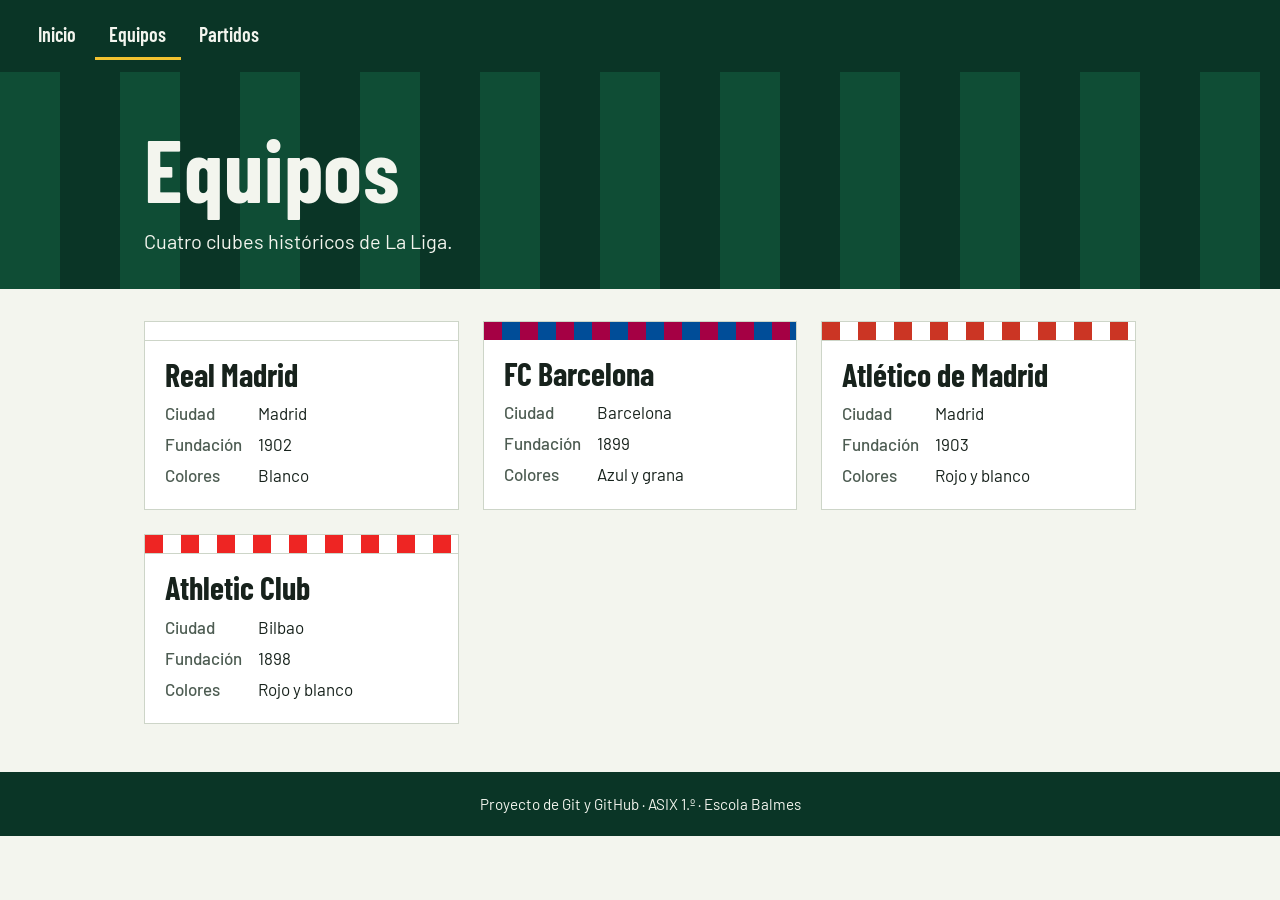
==== equipos.html @ 01cf9207 "Estructura inicial del proyecto" ====
<!DOCTYPE html>
<html lang="es">
<head>
  <meta charset="UTF-8">
  <meta name="viewport" content="width=device-width, initial-scale=1">
  <title>La Liga | Equipos</title>
  <link rel="preconnect" href="https://fonts.googleapis.com">
  <link rel="preconnect" href="https://fonts.gstatic.com" crossorigin>
  <link href="https://fonts.googleapis.com/css2?family=Barlow+Condensed:wght@600;700&family=Barlow:wght@400;500&display=swap" rel="stylesheet">
  <link rel="stylesheet" href="css/style.css">
</head>
<body>
  <header class="cabecera">
    <nav class="menu" aria-label="Navegación principal">
      <a href="index.html">Inicio</a>
      <a href="equipos.html" class="activo" aria-current="page">Equipos</a>
      <a href="partidos.html">Partidos</a>
    </nav>

    <div class="portada portada-interior">
      <h1>Equipos</h1>
      <p class="lema">Cuatro clubes históricos de La Liga.</p>
    </div>
  </header>

  <main class="contenido">
    <div class="rejilla-equipos">

      <article class="equipo">
        <div class="camiseta madrid" aria-hidden="true"></div>
        <h2>Real Madrid</h2>
        <dl>
          <dt>Ciudad</dt><dd>Madrid</dd>
          <dt>Fundación</dt><dd>1902</dd>
          <dt>Colores</dt><dd>Blanco</dd>
        </dl>
      </article>

      <article class="equipo">
        <div class="camiseta barca" aria-hidden="true"></div>
        <h2>FC Barcelona</h2>
        <dl>
          <dt>Ciudad</dt><dd>Barcelona</dd>
          <dt>Fundación</dt><dd>1899</dd>
          <dt>Colores</dt><dd>Azul y grana</dd>
        </dl>
      </article>

      <article class="equipo">
        <div class="camiseta atletico" aria-hidden="true"></div>
        <h2>Atlético de Madrid</h2>
        <dl>
          <dt>Ciudad</dt><dd>Madrid</dd>
          <dt>Fundación</dt><dd>1903</dd>
          <dt>Colores</dt><dd>Rojo y blanco</dd>
        </dl>
      </article>

      <article class="equipo">
        <div class="camiseta athletic" aria-hidden="true"></div>
        <h2>Athletic Club</h2>
        <dl>
          <dt>Ciudad</dt><dd>Bilbao</dd>
          <dt>Fundación</dt><dd>1898</dd>
          <dt>Colores</dt><dd>Rojo y blanco</dd>
        </dl>
      </article>

    </div>
  </main>

  <footer class="pie">
    <p>Proyecto de Git y GitHub · ASIX 1.º · Escola Balmes</p>
  </footer>

  <script src="js/script.js"></script>
</body>
</html>
---- css/style.css ----
/* =========================================================
   La Liga · hoja de estilos
   Secciones: 1. Colores y fondo · 2. Tipografía · 3. Estructura
              4. Equipos · 5. Tabla de partidos · 6. Botón y accesibilidad
   ========================================================= */


/* ---------- 1. COLORES Y FONDO ---------- */
:root {
  --cesped: #0f4d35;
  --cesped-oscuro: #0a3526;
  --tiza: #f3f5ee;
  --tarjeta-amarilla: #f2c230;
  --tarjeta-roja: #c8362b;
  --tinta: #17221c;
  --linea: #cdd5c8;
}

body {
  margin: 0;
  background: var(--tiza);
  color: var(--tinta);
}

/* Cabecera con franjas de césped segado */
.cabecera {
  background-color: var(--cesped);
  background-image: repeating-linear-gradient(
    90deg,
    var(--cesped) 0,
    var(--cesped) 60px,
    var(--cesped-oscuro) 60px,
    var(--cesped-oscuro) 120px
  );
  color: var(--tiza);
}

.pie {
  background: var(--cesped-oscuro);
  color: var(--tiza);
}


/* ---------- 2. TIPOGRAFÍA ---------- */
body {
  font-family: "Barlow", "Segoe UI", Arial, sans-serif;
  font-size: 1.0625rem;
  line-height: 1.6;
}

h1,
h2 {
  font-family: "Barlow Condensed", "Arial Narrow", Arial, sans-serif;
  font-weight: 700;
  line-height: 1.1;
}

h1 {
  font-size: clamp(4rem, 14vw, 9rem);
  letter-spacing: 0.01em;
  margin: 0;
}

h2 {
  font-size: 2rem;
  margin: 0 0 0.5rem;
}

.lema {
  font-size: 1.25rem;
  max-width: 36ch;
  margin: 0.5rem 0 0;
}

a {
  color: var(--cesped);
  font-weight: 500;
}


/* ---------- 3. ESTRUCTURA ---------- */
.menu {
  display: flex;
  gap: 0.25rem;
  padding: 0.75rem 1.5rem;
  background: var(--cesped-oscuro);
}

.menu a {
  color: var(--tiza);
  text-decoration: none;
  padding: 0.4rem 0.9rem;
  border-bottom: 3px solid transparent;
  font-family: "Barlow Condensed", "Arial Narrow", Arial, sans-serif;
  font-size: 1.25rem;
  font-weight: 600;
}

.menu a:hover {
  border-bottom-color: var(--tarjeta-amarilla);
}

.menu a.activo {
  border-bottom-color: var(--tarjeta-amarilla);
}

.portada {
  padding: 3rem 1.5rem 3.5rem;
  max-width: 62rem;
  margin: 0 auto;
}

.portada-interior {
  padding-bottom: 2rem;
}

.portada-interior h1 {
  font-size: clamp(3rem, 10vw, 5.5rem);
}

.contenido {
  max-width: 62rem;
  margin: 0 auto;
  padding: 2rem 1.5rem 3rem;
}

.contenido section + section {
  margin-top: 2.5rem;
}

.contenido p {
  max-width: 62ch;
}

.pie {
  padding: 1.25rem 1.5rem;
  text-align: center;
  font-size: 0.95rem;
}

.pie p {
  margin: 0;
}


/* ---------- 4. EQUIPOS ---------- */
.rejilla-equipos {
  display: grid;
  grid-template-columns: repeat(auto-fit, minmax(240px, 1fr));
  gap: 1.5rem;
}

.equipo {
  background: #fff;
  border: 1px solid var(--linea);
  padding: 0 1.25rem 1.25rem;
}

.equipo h2 {
  margin-top: 1rem;
}

.equipo dl {
  margin: 0;
  display: grid;
  grid-template-columns: auto 1fr;
  gap: 0.25rem 1rem;
}

.equipo dt {
  font-weight: 500;
  color: #4d5c52;
}

.equipo dd {
  margin: 0;
}

/* Banda con los colores de la camiseta */
.camiseta {
  height: 18px;
  margin: 0 -1.25rem;
}

.madrid {
  background: #fff;
  border-bottom: 1px solid var(--linea);
}

.barca {
  background: repeating-linear-gradient(90deg, #a50044 0, #a50044 18px, #004d98 18px, #004d98 36px);
}

.atletico {
  background: repeating-linear-gradient(90deg, #cb3524 0, #cb3524 18px, #ffffff 18px, #ffffff 36px);
  border-bottom: 1px solid var(--linea);
}

.athletic {
  background: repeating-linear-gradient(90deg, #ee2523 0, #ee2523 18px, #ffffff 18px, #ffffff 36px);
  border-bottom: 1px solid var(--linea);
}


/* ---------- 5. TABLA DE PARTIDOS ---------- */
.aviso {
  border-left: 6px solid var(--tarjeta-amarilla);
  background: #fff;
  padding: 0.6rem 1rem;
}

.tabla-contenedor {
  overflow-x: auto;
  margin-top: 1.5rem;
}

table {
  width: 100%;
  border-collapse: collapse;
  background: #fff;
}

caption {
  text-align: left;
  font-family: "Barlow Condensed", "Arial Narrow", Arial, sans-serif;
  font-size: 1.5rem;
  font-weight: 700;
  padding-bottom: 0.5rem;
}

th,
td {
  padding: 0.75rem 1rem;
  text-align: left;
  border-bottom: 1px solid var(--linea);
}

thead th {
  background: var(--cesped);
  color: var(--tiza);
  font-weight: 500;
}

.marcador {
  font-family: "Barlow Condensed", "Arial Narrow", Arial, sans-serif;
  font-size: 1.4rem;
  font-weight: 700;
  white-space: nowrap;
}

tbody tr:hover {
  background: #eef2ea;
}


/* ---------- 6. BOTÓN Y ACCESIBILIDAD ---------- */
button {
  font: inherit;
  font-weight: 500;
  background: var(--tarjeta-amarilla);
  color: var(--tinta);
  border: 2px solid var(--tinta);
  padding: 0.6rem 1.25rem;
  cursor: pointer;
}

button:hover {
  background: var(--tinta);
  color: var(--tarjeta-amarilla);
}

.mensaje {
  margin-top: 1rem;
  padding: 0.75rem 1rem;
  background: #fff;
  border-left: 6px solid var(--tarjeta-roja);
  font-weight: 500;
}

a:focus-visible,
button:focus-visible {
  outline: 3px solid var(--tarjeta-roja);
  outline-offset: 2px;
}

@media (max-width: 480px) {
  .menu {
    padding: 0.5rem 0.75rem;
  }
  .menu a {
    padding: 0.4rem 0.6rem;
  }
}
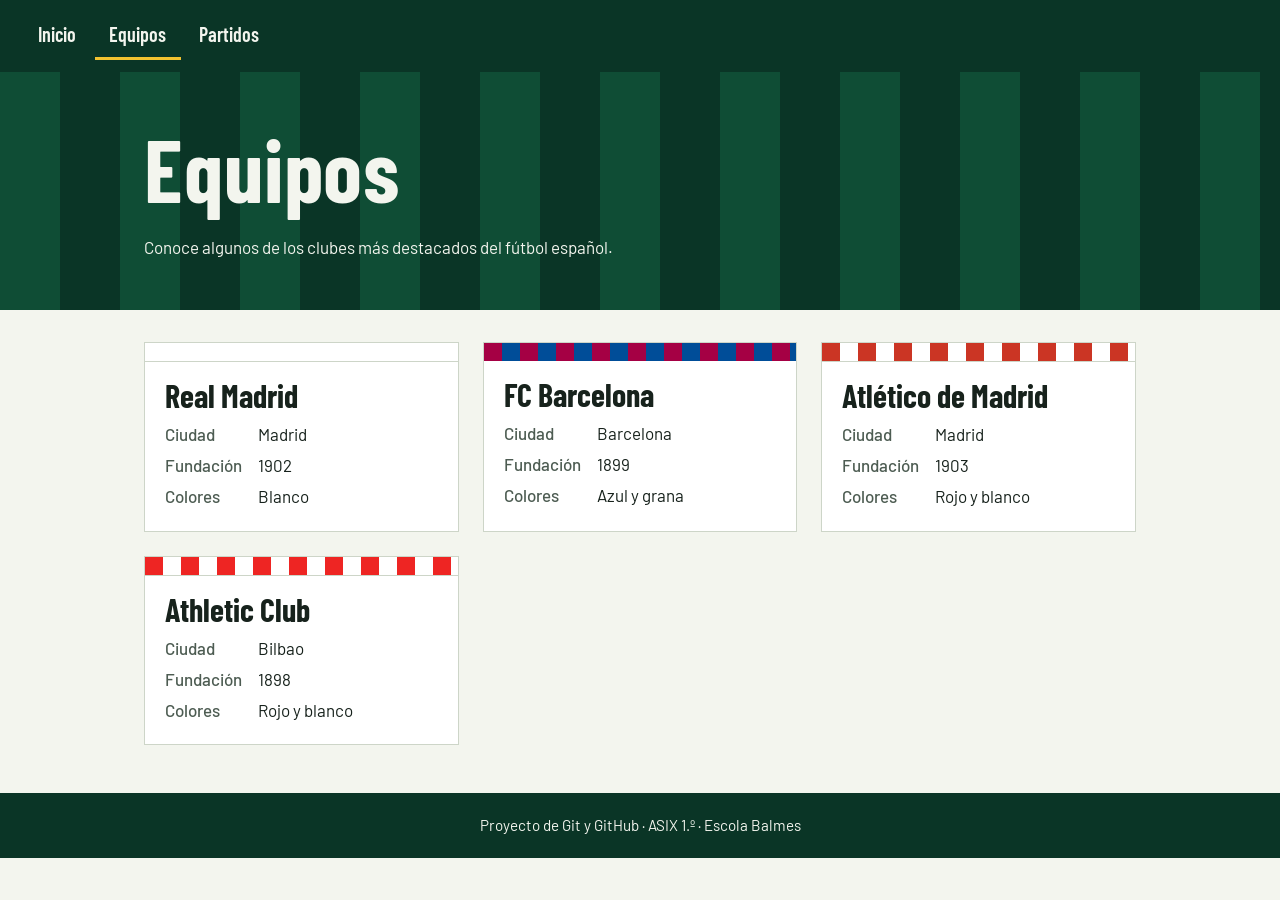
==== commit f1207c3a: "Añadir introducción a la página de equipos" ====
--- a/equipos.html
+++ b/equipos.html
@@ -19,7 +19,7 @@
 
     <div class="portada portada-interior">
       <h1>Equipos</h1>
-      <p class="lema">Cuatro clubes históricos de La Liga.</p>
+      <p>Conoce algunos de los clubes más destacados del fútbol español.</p>
     </div>
   </header>
 
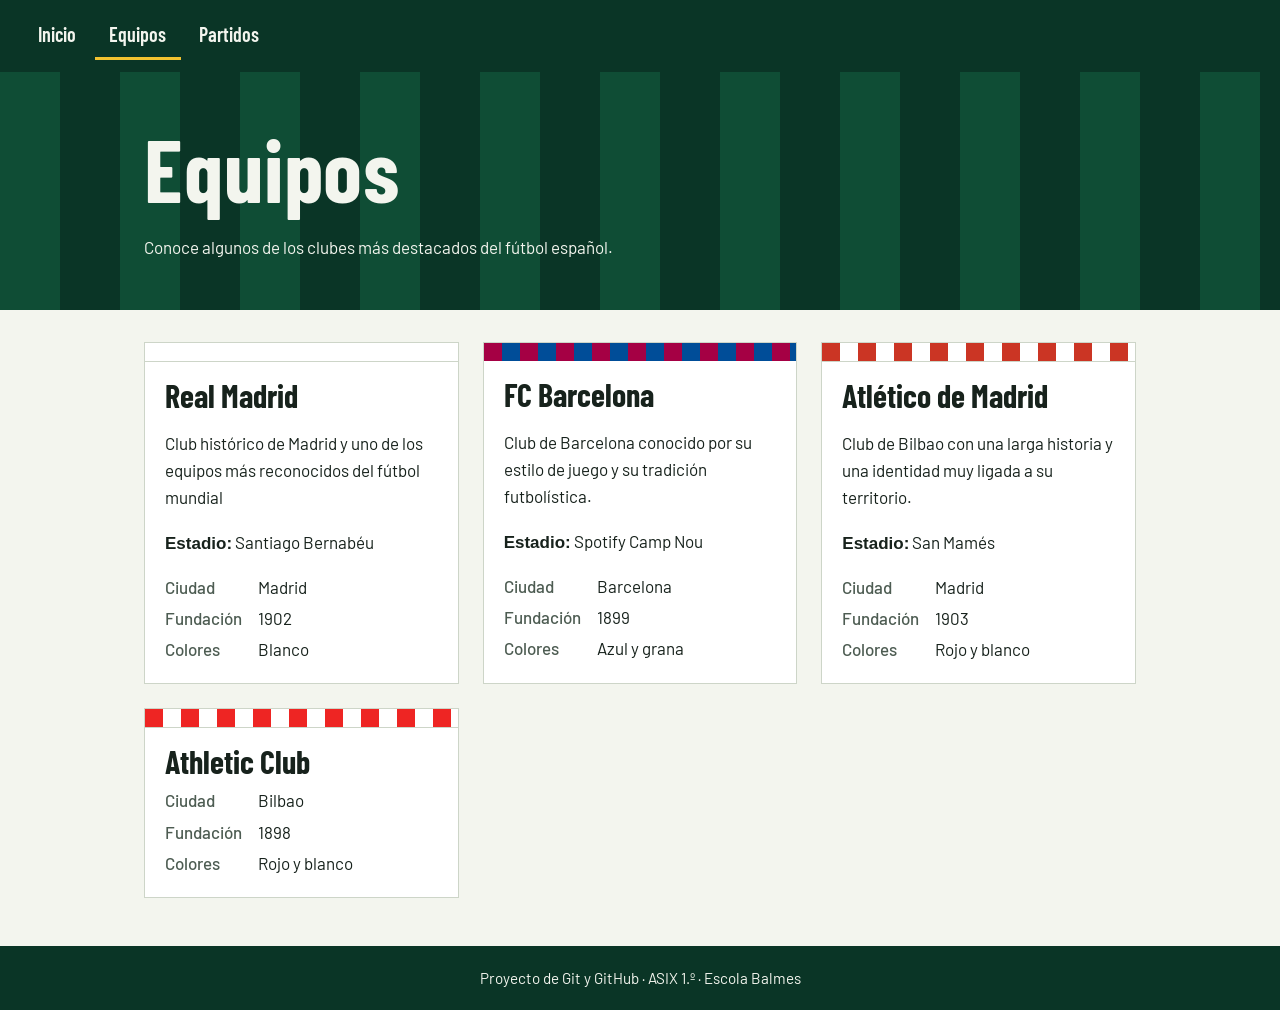
==== commit 810d8b2d: "Añadir estadios de los equipos" ====
--- a/equipos.html
+++ b/equipos.html
@@ -29,6 +29,8 @@
       <article class="equipo">
         <div class="camiseta madrid" aria-hidden="true"></div>
         <h2>Real Madrid</h2>
+        <p>Club histórico de Madrid y uno de los equipos más reconocidos del fútbol mundial</p>
+        <p><strong>Estadio:</strong> Santiago Bernabéu</p>
         <dl>
           <dt>Ciudad</dt><dd>Madrid</dd>
           <dt>Fundación</dt><dd>1902</dd>
@@ -39,6 +41,8 @@
       <article class="equipo">
         <div class="camiseta barca" aria-hidden="true"></div>
         <h2>FC Barcelona</h2>
+        <p>Club de Barcelona conocido por su estilo de juego y su tradición futbolística.</p>
+        <p><strong>Estadio:</strong> Spotify Camp Nou</p>
         <dl>
           <dt>Ciudad</dt><dd>Barcelona</dd>
           <dt>Fundación</dt><dd>1899</dd>
@@ -49,6 +53,8 @@
       <article class="equipo">
         <div class="camiseta atletico" aria-hidden="true"></div>
         <h2>Atlético de Madrid</h2>
+        <p>Club de Bilbao con una larga historia y una identidad muy ligada a su territorio.</p>
+        <p><strong>Estadio:</strong> San Mamés</p>
         <dl>
           <dt>Ciudad</dt><dd>Madrid</dd>
           <dt>Fundación</dt><dd>1903</dd>
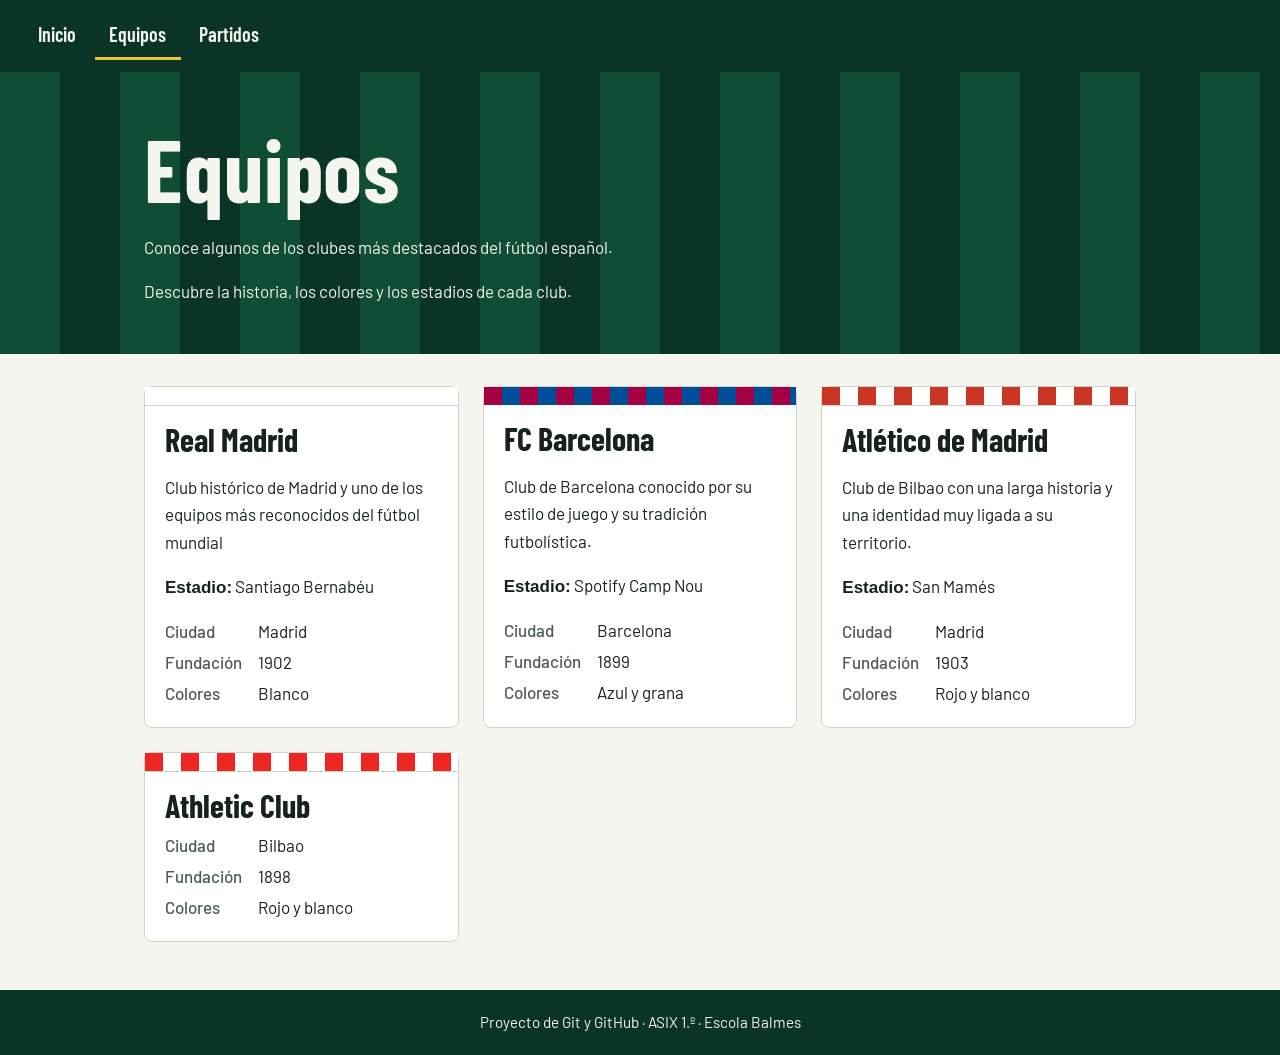
==== commit 1d488893: "Ampliar presentación de los equipos" ====
--- a/equipos.html
+++ b/equipos.html
@@ -20,6 +20,7 @@
     <div class="portada portada-interior">
       <h1>Equipos</h1>
       <p>Conoce algunos de los clubes más destacados del fútbol español.</p>
+      <p>Descubre la historia, los colores y los estadios de cada club.</p>
     </div>
   </header>
 
--- a/css/style.css
+++ b/css/style.css
@@ -154,6 +154,13 @@
   background: #fff;
   border: 1px solid var(--linea);
   padding: 0 1.25rem 1.25rem;
+  border-radius: 8px;
+  transition: transform 0.2s ease, box-shadow 0.2s ease;
+}
+
+.equipo:hover {
+  transform: translateY(-5px);
+  box-shadow: 0 5px 15px rgba(0, 0, 0, 0.12);
 }
 
 .equipo h2 {
@@ -248,8 +255,20 @@
   white-space: nowrap;
 }
 
+tbody tr {
+  transition: background-color 0.2s ease;
+}
+
 tbody tr:hover {
-  background: #eef2ea;
+  background: #e1eadf;
+}
+
+tbody tr:nth-child(even) {
+  background-color: #f3f5ee;
+}
+
+tbody tr:nth-child(even):hover {
+  background-color: #e1eadf;
 }
 
 
@@ -291,3 +310,28 @@
     padding: 0.4rem 0.6rem;
   }
 }
+
+/* ---------- 7. DISEÑO RESPONSIVE ---------- */
+
+@media (max-width: 600px) {
+  .portada {
+    padding: 2rem 1rem;
+  }
+
+  .contenido {
+    padding: 1.5rem 1rem 2rem;
+  }
+
+  .rejilla-equipos {
+    grid-template-columns: 1fr;
+  }
+
+  .tabla-contenedor {
+    overflow-x: auto;
+  }
+
+  th,
+  td {
+    padding: 0.5rem;
+  }
+}
